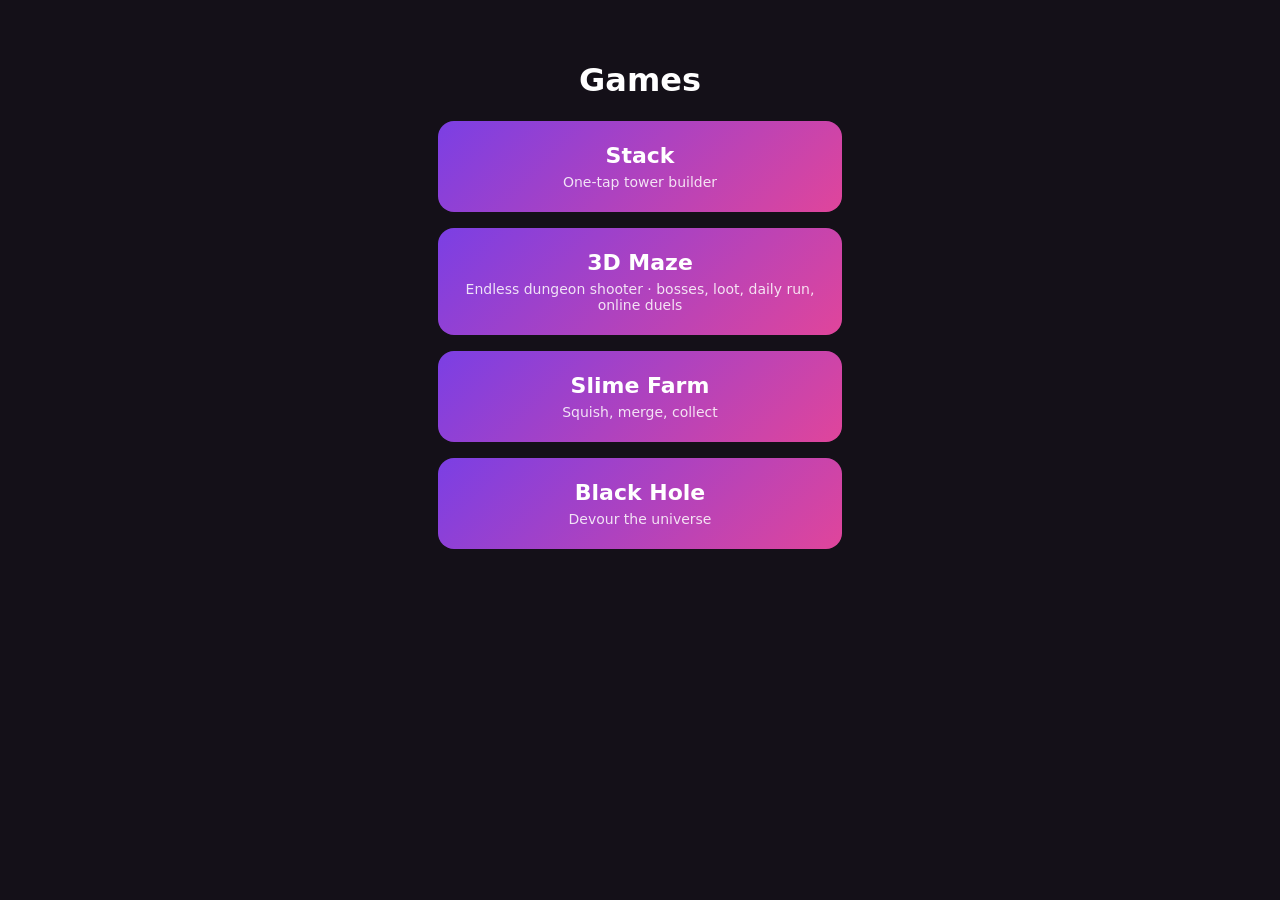
==== index.html @ 829405cf "3D Maze v2: endless floors, bosses, weapons, upgrades, daily run, achievements, faster renderer" ====
<!DOCTYPE html><html><head><meta charset="utf-8"><meta name="viewport" content="width=device-width,initial-scale=1">
<title>Brandon's Games</title><style>body{font-family:-apple-system,system-ui,sans-serif;background:#141018;color:#fff;margin:0;padding:40px 20px;text-align:center}
a{display:block;max-width:360px;margin:16px auto;padding:22px;border-radius:16px;background:linear-gradient(135deg,#7b3fe4,#e0459b);color:#fff;text-decoration:none;font-size:22px;font-weight:700}
small{display:block;font-weight:400;font-size:14px;opacity:.85;margin-top:6px}</style></head><body>
<h1>Games</h1>
<a href="stack/">Stack<small>One-tap tower builder</small></a>
<a href="maze/">3D Maze<small>Endless dungeon shooter · bosses, loot, daily run, online duels</small></a>
<a href="slime/">Slime Farm<small>Squish, merge, collect</small></a>
<a href="blackhole/">Black Hole<small>Devour the universe</small></a>
</body></html>
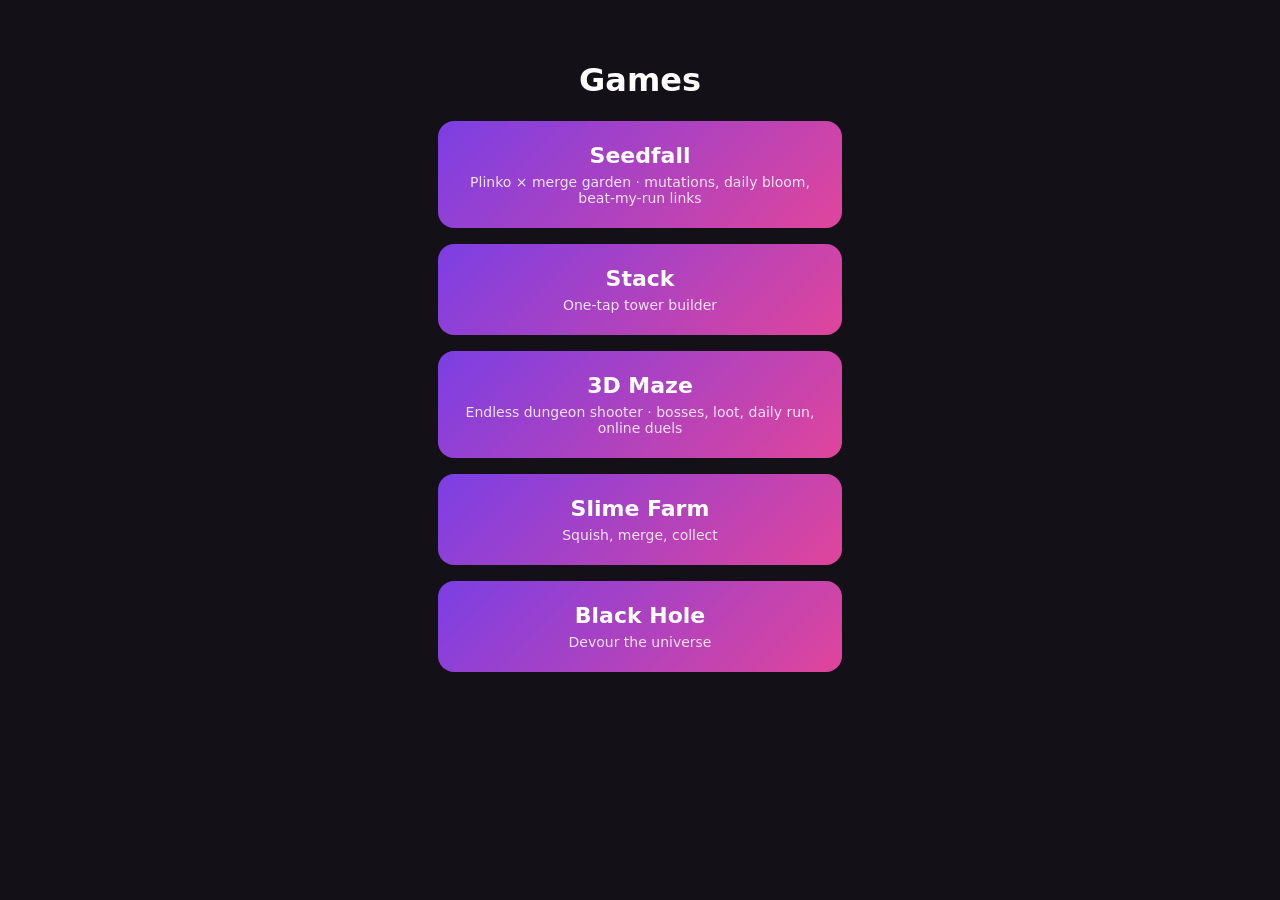
==== commit dd6c2306: "Seedfall: plinko + merge-jar garden with mutations, daily bloom, ghost links, greenhouse" ====
--- a/index.html
+++ b/index.html
@@ -3,6 +3,7 @@
 a{display:block;max-width:360px;margin:16px auto;padding:22px;border-radius:16px;background:linear-gradient(135deg,#7b3fe4,#e0459b);color:#fff;text-decoration:none;font-size:22px;font-weight:700}
 small{display:block;font-weight:400;font-size:14px;opacity:.85;margin-top:6px}</style></head><body>
 <h1>Games</h1>
+<a href="seedfall/">Seedfall<small>Plinko × merge garden · mutations, daily bloom, beat-my-run links</small></a>
 <a href="stack/">Stack<small>One-tap tower builder</small></a>
 <a href="maze/">3D Maze<small>Endless dungeon shooter · bosses, loot, daily run, online duels</small></a>
 <a href="slime/">Slime Farm<small>Squish, merge, collect</small></a>
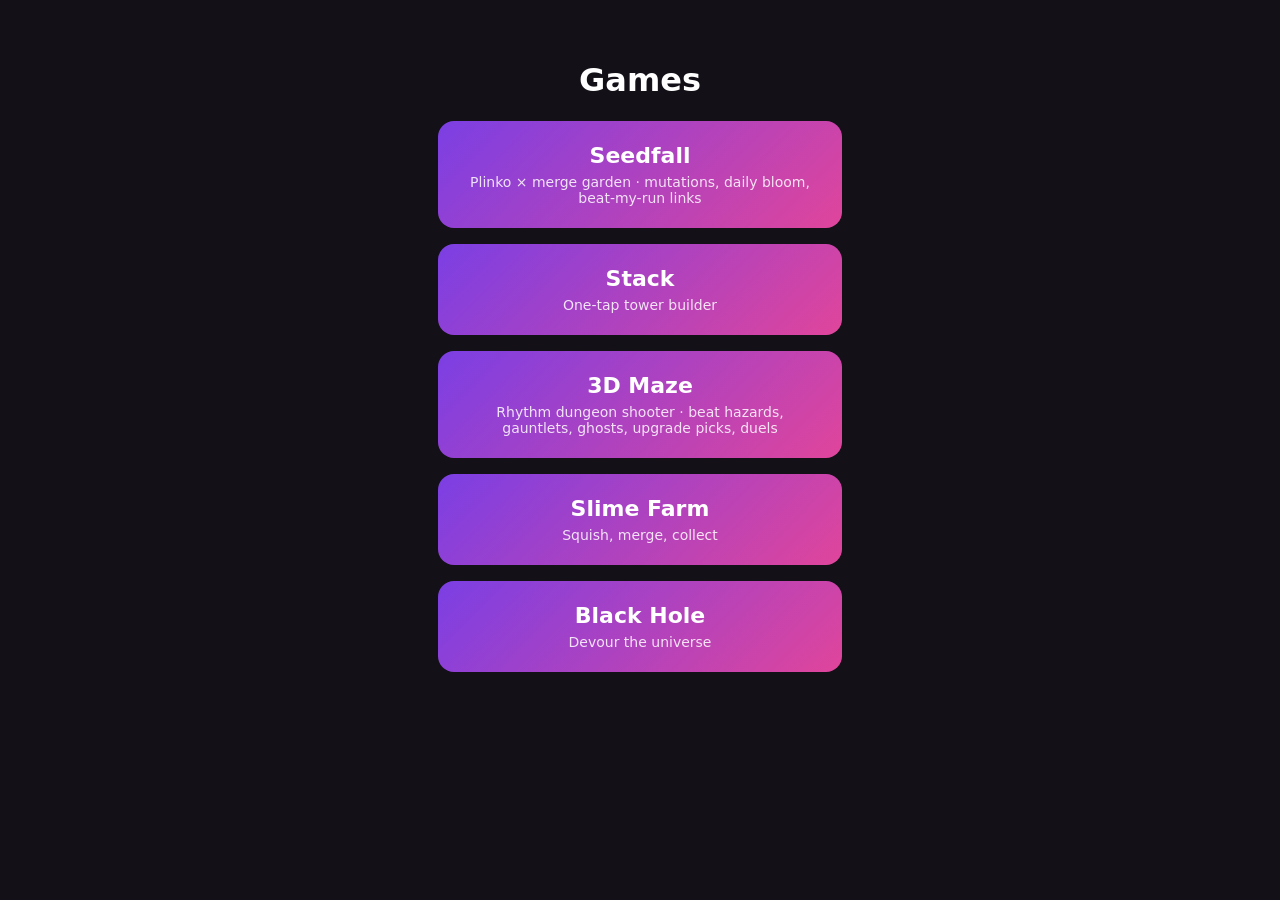
==== commit 7d7aa25c: "3D Maze v3: beat hazards, instant retry + progress %, blackout pulse floors, gauntlets with practice" ====
--- a/index.html
+++ b/index.html
@@ -5,7 +5,7 @@
 <h1>Games</h1>
 <a href="seedfall/">Seedfall<small>Plinko × merge garden · mutations, daily bloom, beat-my-run links</small></a>
 <a href="stack/">Stack<small>One-tap tower builder</small></a>
-<a href="maze/">3D Maze<small>Endless dungeon shooter · bosses, loot, daily run, online duels</small></a>
+<a href="maze/">3D Maze<small>Rhythm dungeon shooter · beat hazards, gauntlets, ghosts, upgrade picks, duels</small></a>
 <a href="slime/">Slime Farm<small>Squish, merge, collect</small></a>
 <a href="blackhole/">Black Hole<small>Devour the universe</small></a>
 </body></html>
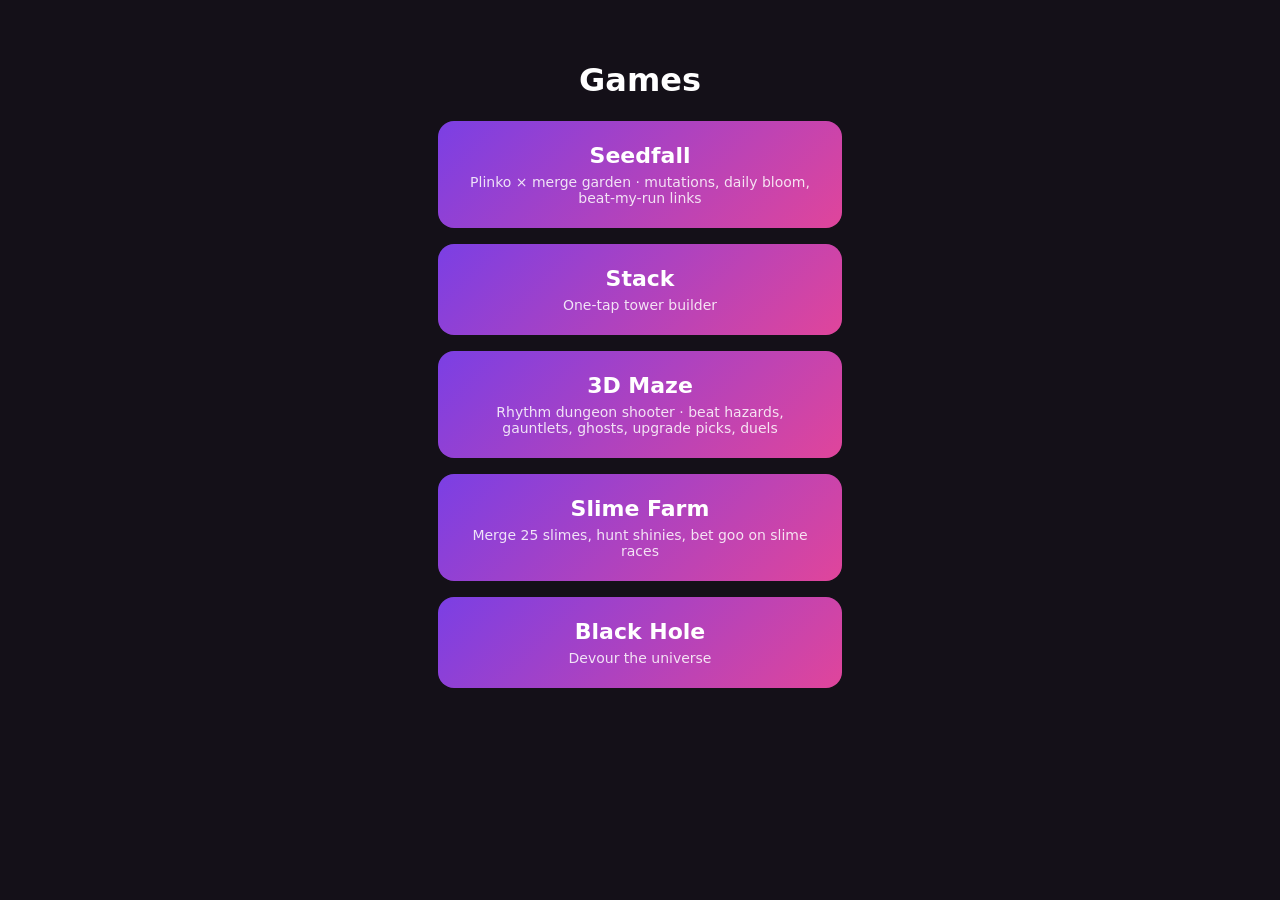
==== commit 5038be82: "Slime Farm v2: 25 tiers, Crown Shop, Cosmic Rebirth, rising ascension goals, crowd bonus + pen zones" ====
--- a/index.html
+++ b/index.html
@@ -6,6 +6,6 @@
 <a href="seedfall/">Seedfall<small>Plinko × merge garden · mutations, daily bloom, beat-my-run links</small></a>
 <a href="stack/">Stack<small>One-tap tower builder</small></a>
 <a href="maze/">3D Maze<small>Rhythm dungeon shooter · beat hazards, gauntlets, ghosts, upgrade picks, duels</small></a>
-<a href="slime/">Slime Farm<small>Squish, merge, collect</small></a>
+<a href="slime/">Slime Farm<small>Merge 25 slimes, hunt shinies, bet goo on slime races</small></a>
 <a href="blackhole/">Black Hole<small>Devour the universe</small></a>
 </body></html>
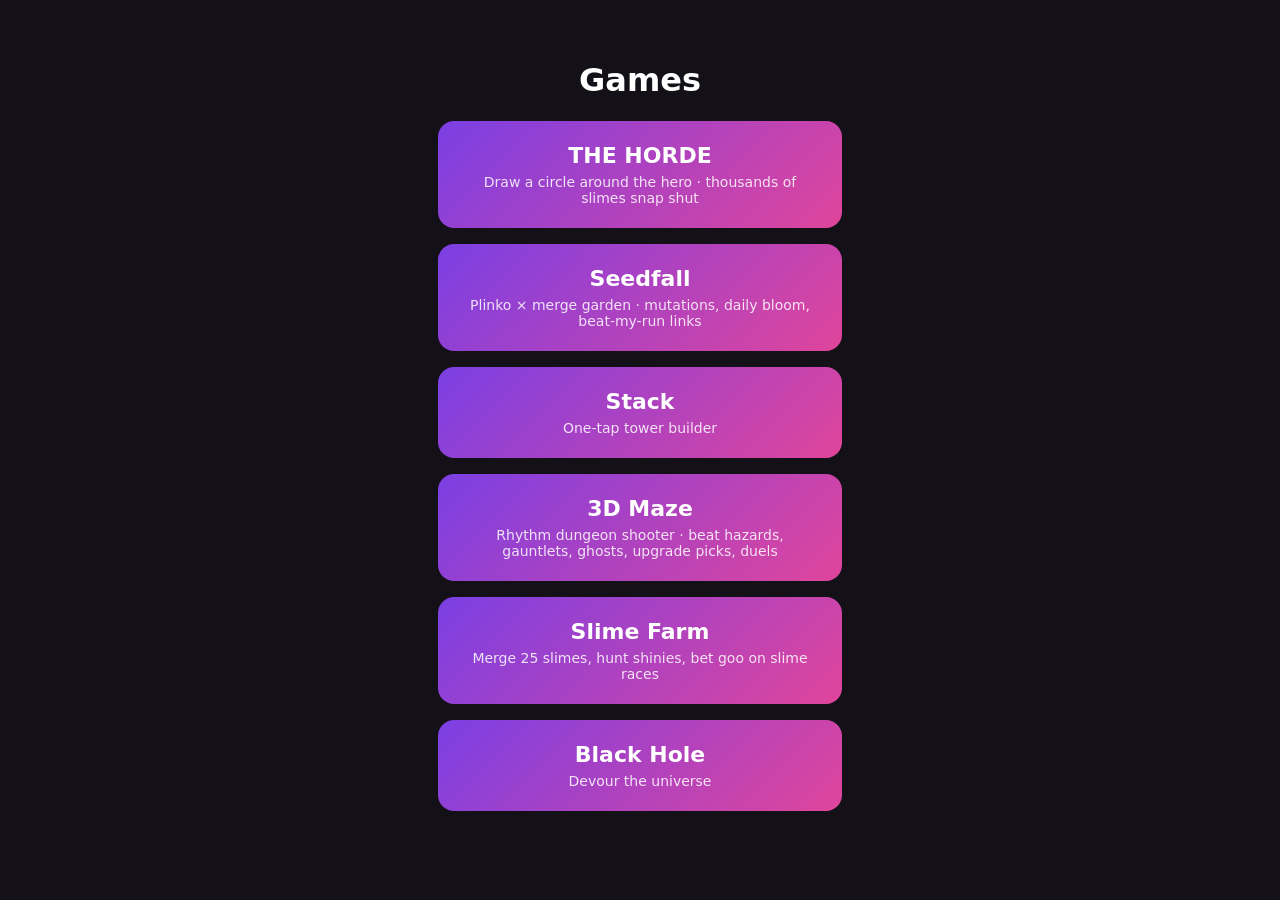
==== commit c70a0ed7: "THE HORDE M1 hook test: lasso + SNAP with hit-stop and count-up, slime pits, Knight AI (kite, loot, " ====
--- a/index.html
+++ b/index.html
@@ -3,6 +3,7 @@
 a{display:block;max-width:360px;margin:16px auto;padding:22px;border-radius:16px;background:linear-gradient(135deg,#7b3fe4,#e0459b);color:#fff;text-decoration:none;font-size:22px;font-weight:700}
 small{display:block;font-weight:400;font-size:14px;opacity:.85;margin-top:6px}</style></head><body>
 <h1>Games</h1>
+<a href="horde/">THE HORDE<small>Draw a circle around the hero · thousands of slimes snap shut</small></a>
 <a href="seedfall/">Seedfall<small>Plinko × merge garden · mutations, daily bloom, beat-my-run links</small></a>
 <a href="stack/">Stack<small>One-tap tower builder</small></a>
 <a href="maze/">3D Maze<small>Rhythm dungeon shooter · beat hazards, gauntlets, ghosts, upgrade picks, duels</small></a>
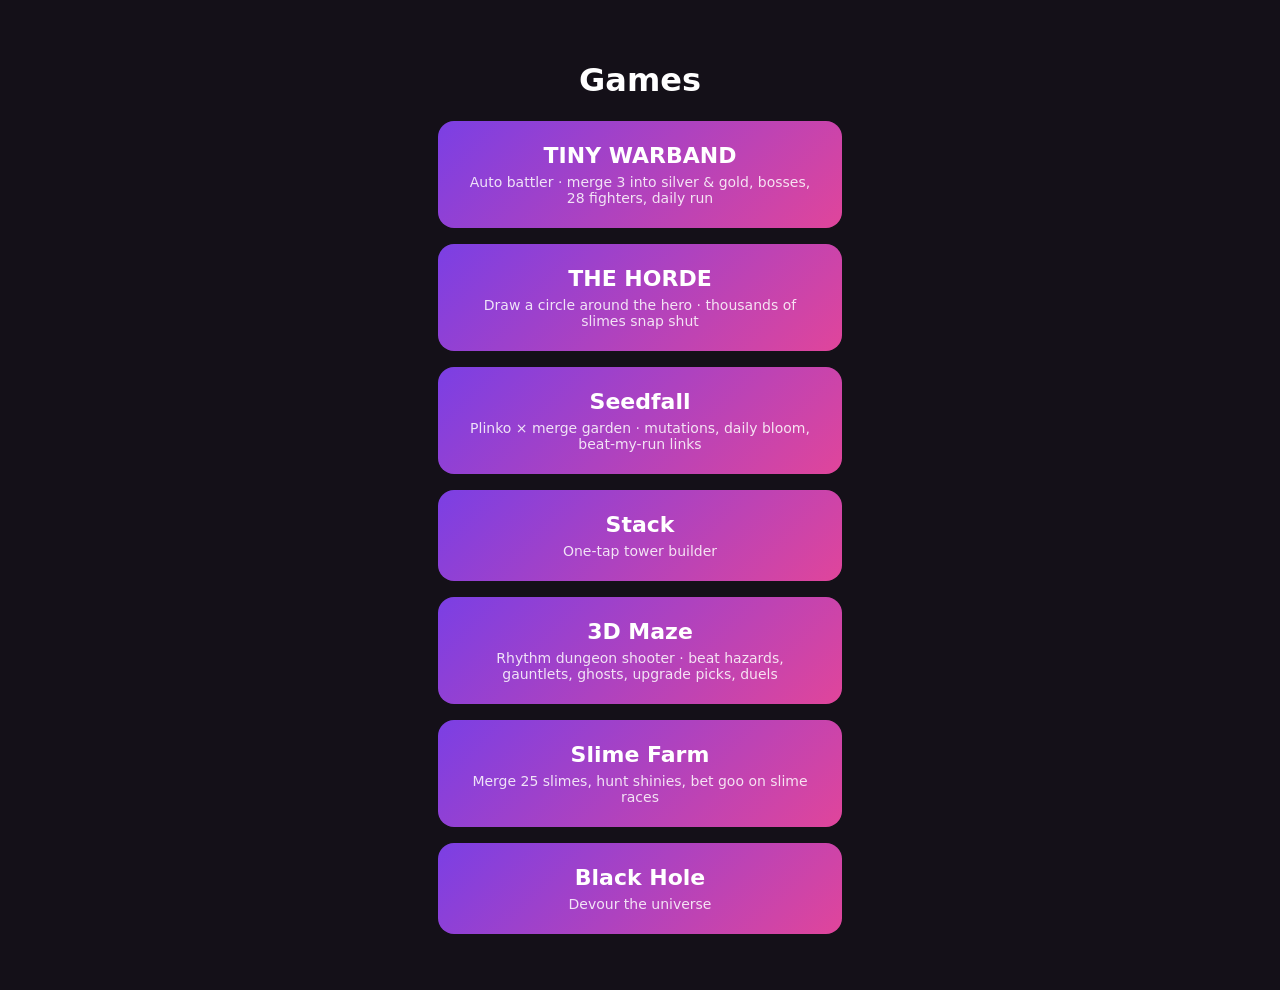
==== commit c1b63992: "TINY WARBAND: auto battler (shop, auto-merge stone/silver/gold, bosses + loot, 28 units, collection " ====
--- a/index.html
+++ b/index.html
@@ -3,6 +3,7 @@
 a{display:block;max-width:360px;margin:16px auto;padding:22px;border-radius:16px;background:linear-gradient(135deg,#7b3fe4,#e0459b);color:#fff;text-decoration:none;font-size:22px;font-weight:700}
 small{display:block;font-weight:400;font-size:14px;opacity:.85;margin-top:6px}</style></head><body>
 <h1>Games</h1>
+<a href="warband/">TINY WARBAND<small>Auto battler · merge 3 into silver &amp; gold, bosses, 28 fighters, daily run</small></a>
 <a href="horde/">THE HORDE<small>Draw a circle around the hero · thousands of slimes snap shut</small></a>
 <a href="seedfall/">Seedfall<small>Plinko × merge garden · mutations, daily bloom, beat-my-run links</small></a>
 <a href="stack/">Stack<small>One-tap tower builder</small></a>
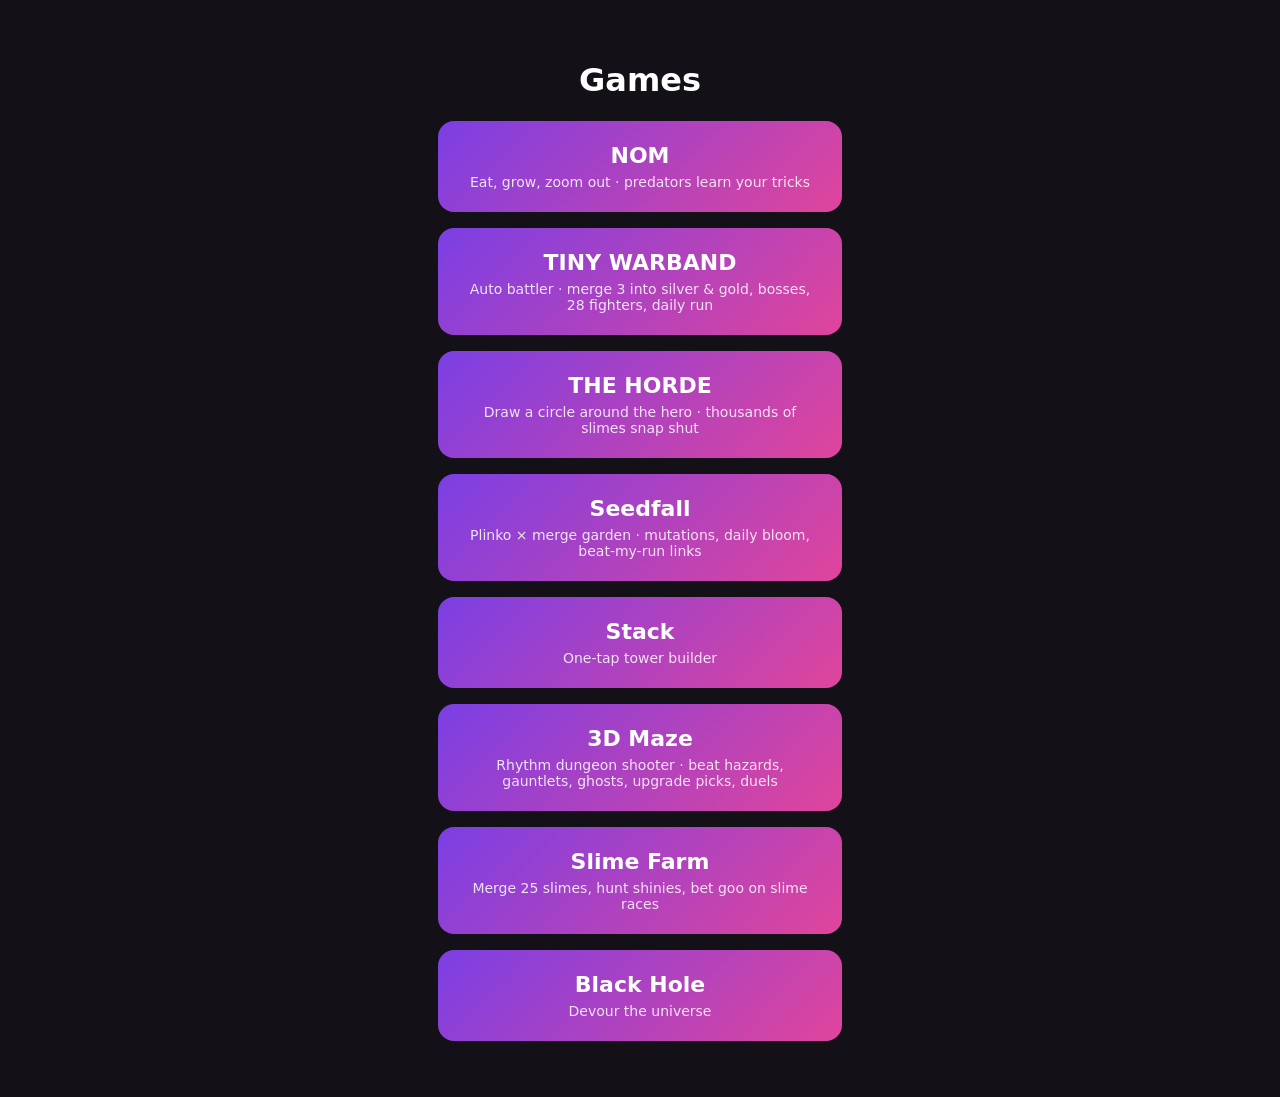
==== commit 1a952005: "NOM: first playable build" ====
--- a/index.html
+++ b/index.html
@@ -3,6 +3,7 @@
 a{display:block;max-width:360px;margin:16px auto;padding:22px;border-radius:16px;background:linear-gradient(135deg,#7b3fe4,#e0459b);color:#fff;text-decoration:none;font-size:22px;font-weight:700}
 small{display:block;font-weight:400;font-size:14px;opacity:.85;margin-top:6px}</style></head><body>
 <h1>Games</h1>
+<a href="nom/">NOM<small>Eat, grow, zoom out · predators learn your tricks</small></a>
 <a href="warband/">TINY WARBAND<small>Auto battler · merge 3 into silver &amp; gold, bosses, 28 fighters, daily run</small></a>
 <a href="horde/">THE HORDE<small>Draw a circle around the hero · thousands of slimes snap shut</small></a>
 <a href="seedfall/">Seedfall<small>Plinko × merge garden · mutations, daily bloom, beat-my-run links</small></a>
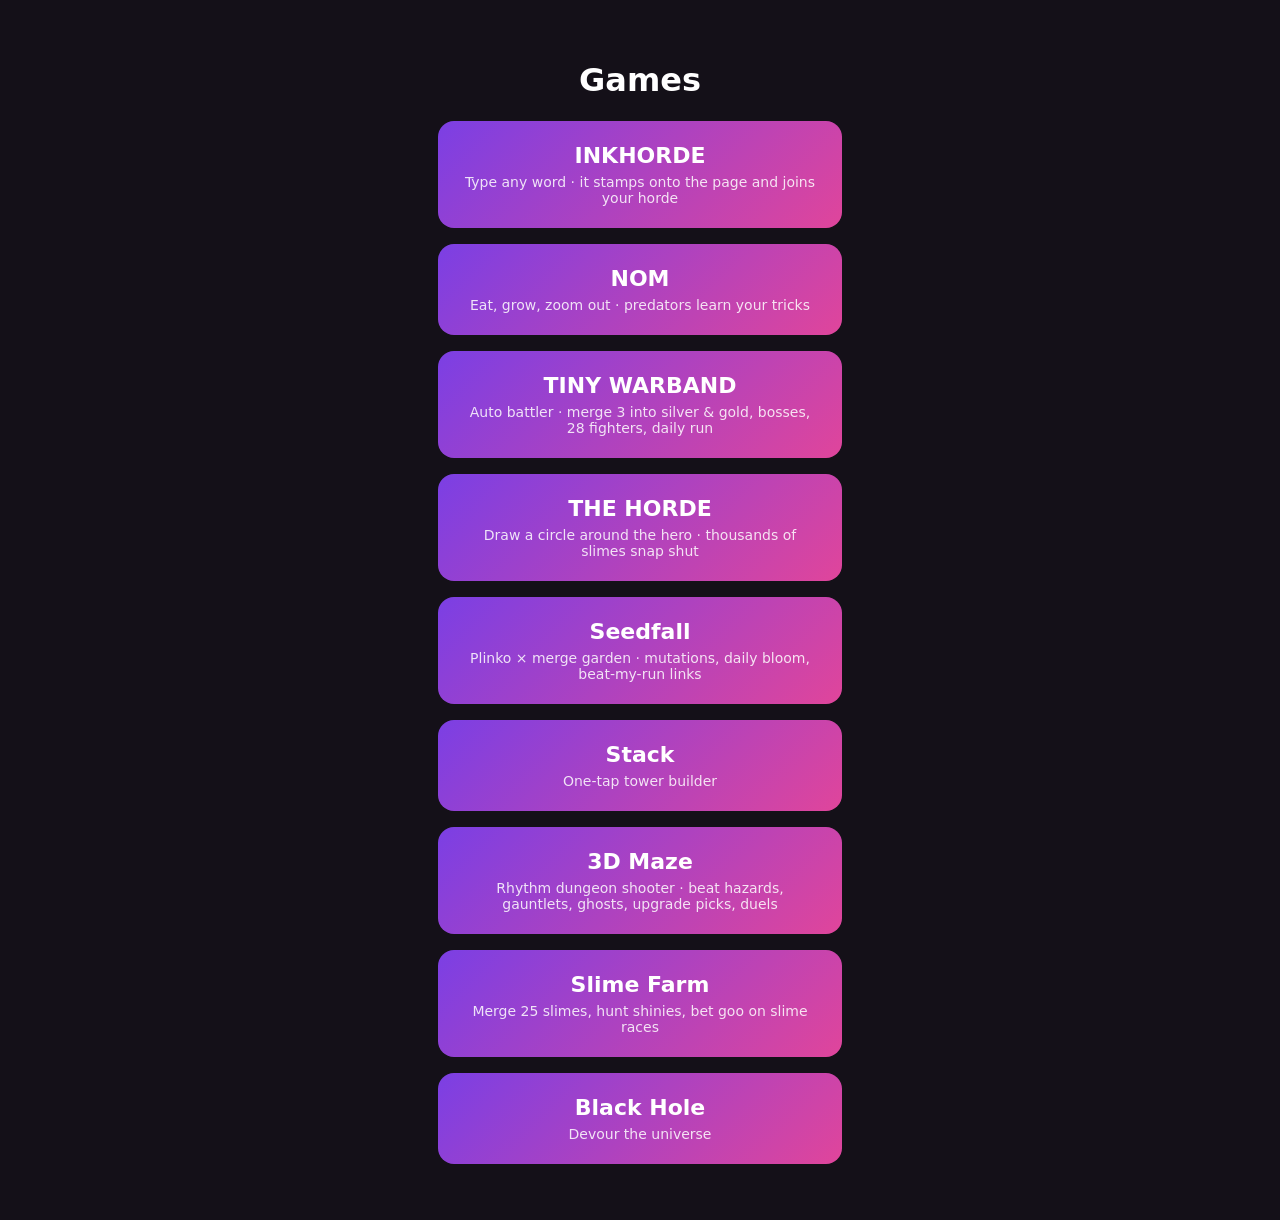
==== commit ddcac6f2: "INKHORDE: type-any-word auto battler (52k-word offline lexicon, 334 signature words, 48 combos, word" ====
--- a/index.html
+++ b/index.html
@@ -3,6 +3,7 @@
 a{display:block;max-width:360px;margin:16px auto;padding:22px;border-radius:16px;background:linear-gradient(135deg,#7b3fe4,#e0459b);color:#fff;text-decoration:none;font-size:22px;font-weight:700}
 small{display:block;font-weight:400;font-size:14px;opacity:.85;margin-top:6px}</style></head><body>
 <h1>Games</h1>
+<a href="inkhorde/">INKHORDE<small>Type any word · it stamps onto the page and joins your horde</small></a>
 <a href="nom/">NOM<small>Eat, grow, zoom out · predators learn your tricks</small></a>
 <a href="warband/">TINY WARBAND<small>Auto battler · merge 3 into silver &amp; gold, bosses, 28 fighters, daily run</small></a>
 <a href="horde/">THE HORDE<small>Draw a circle around the hero · thousands of slimes snap shut</small></a>
